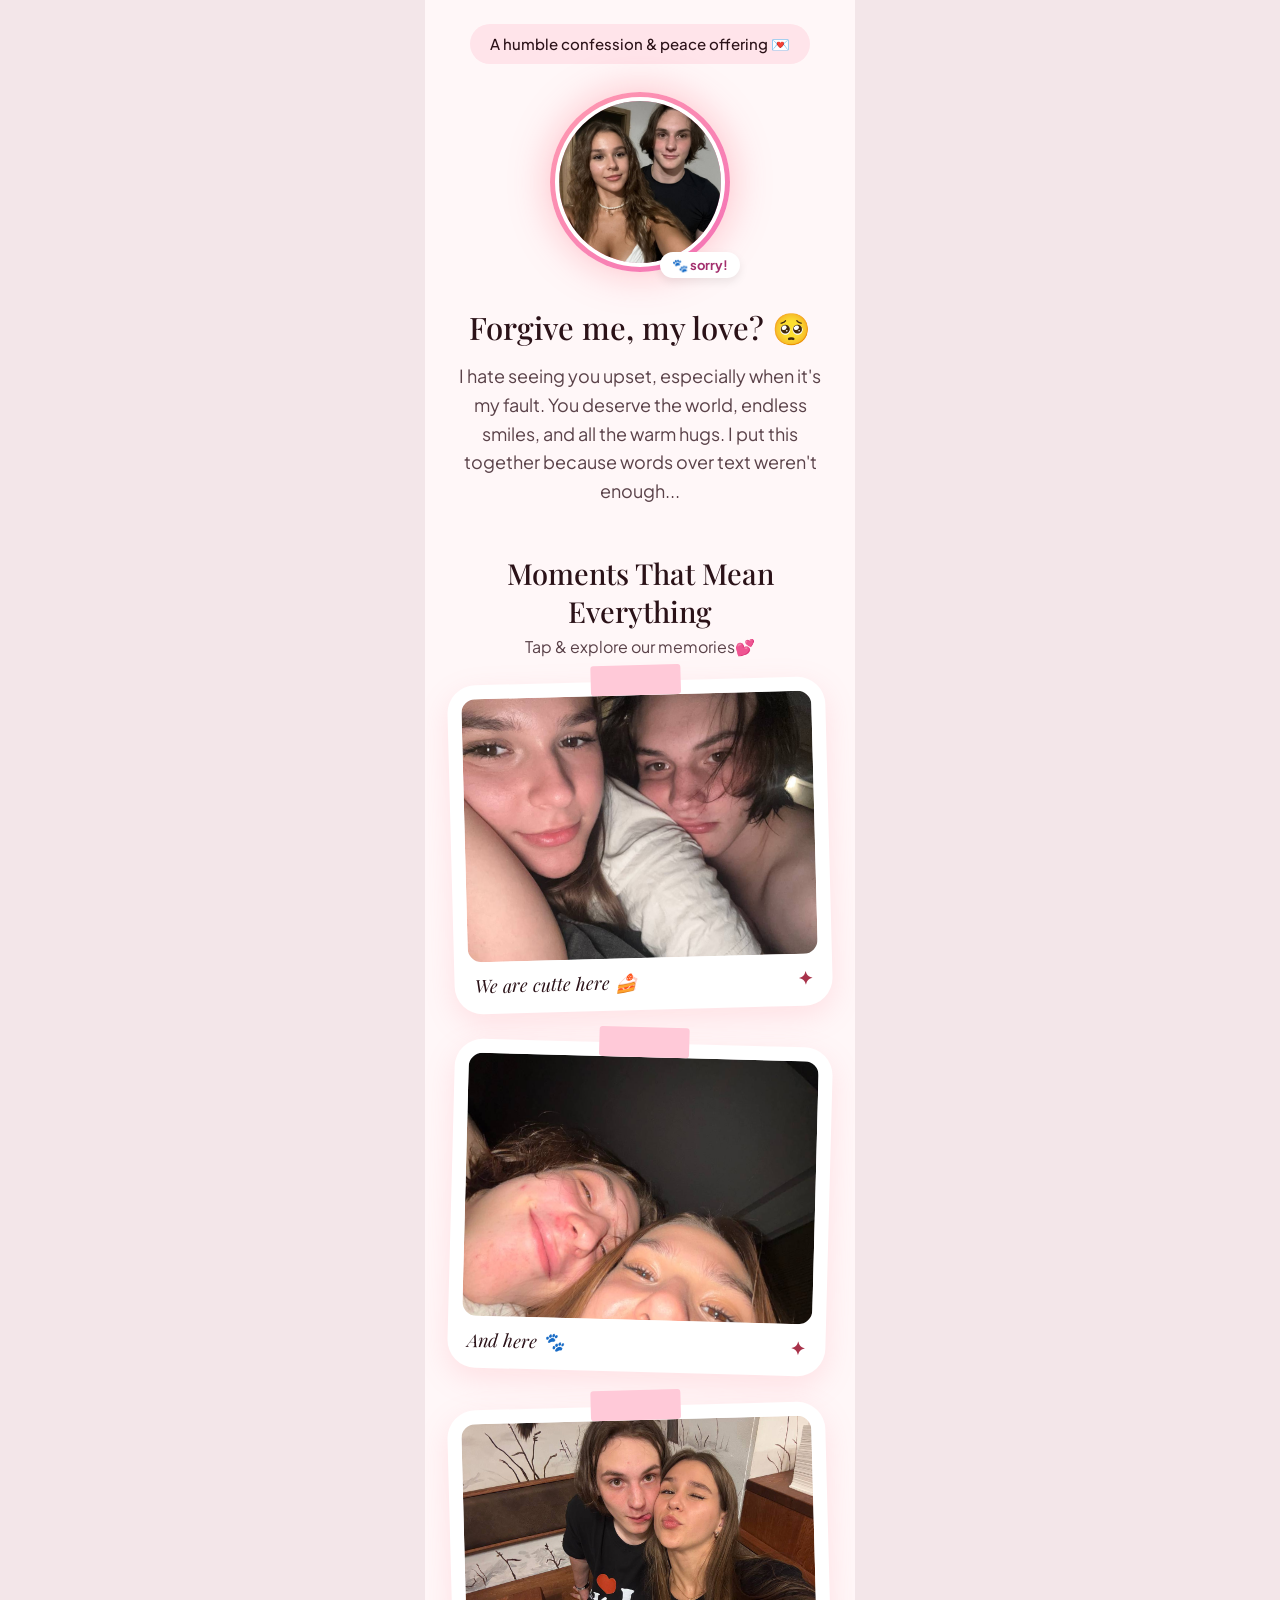
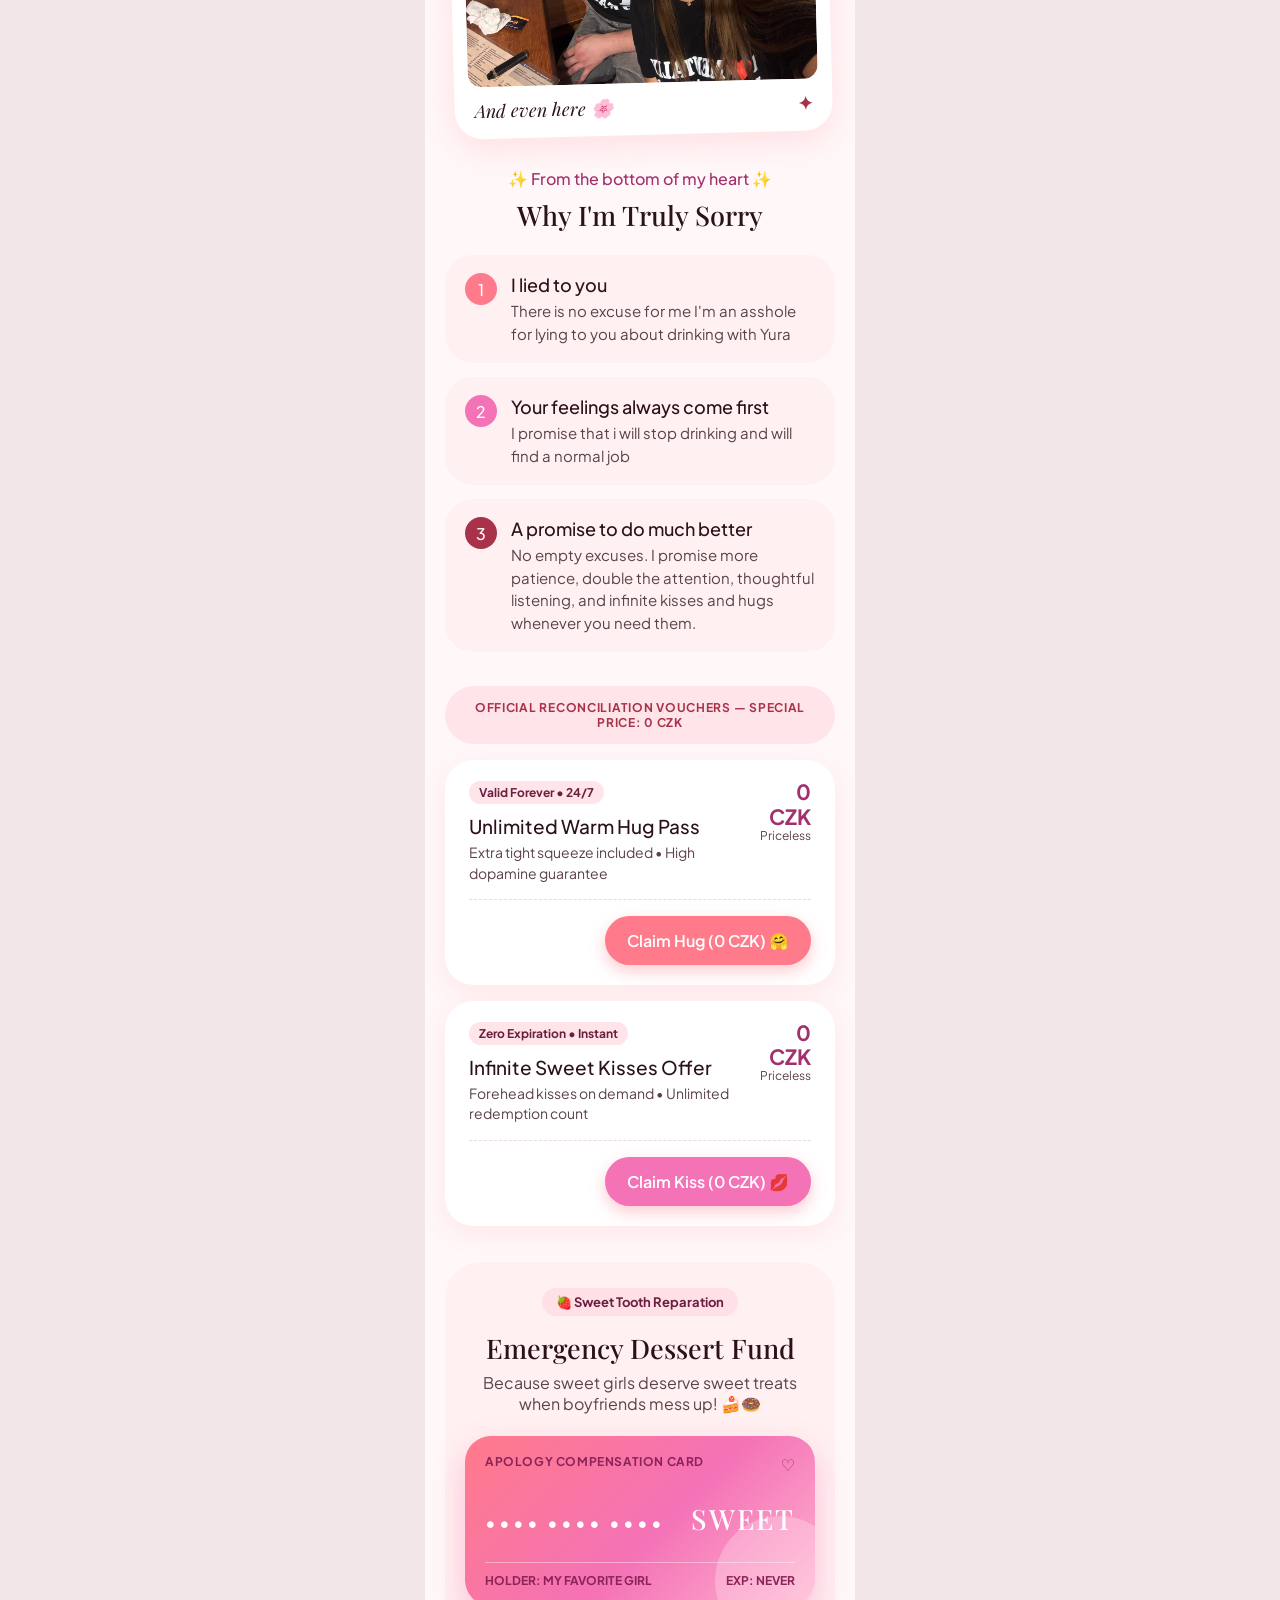
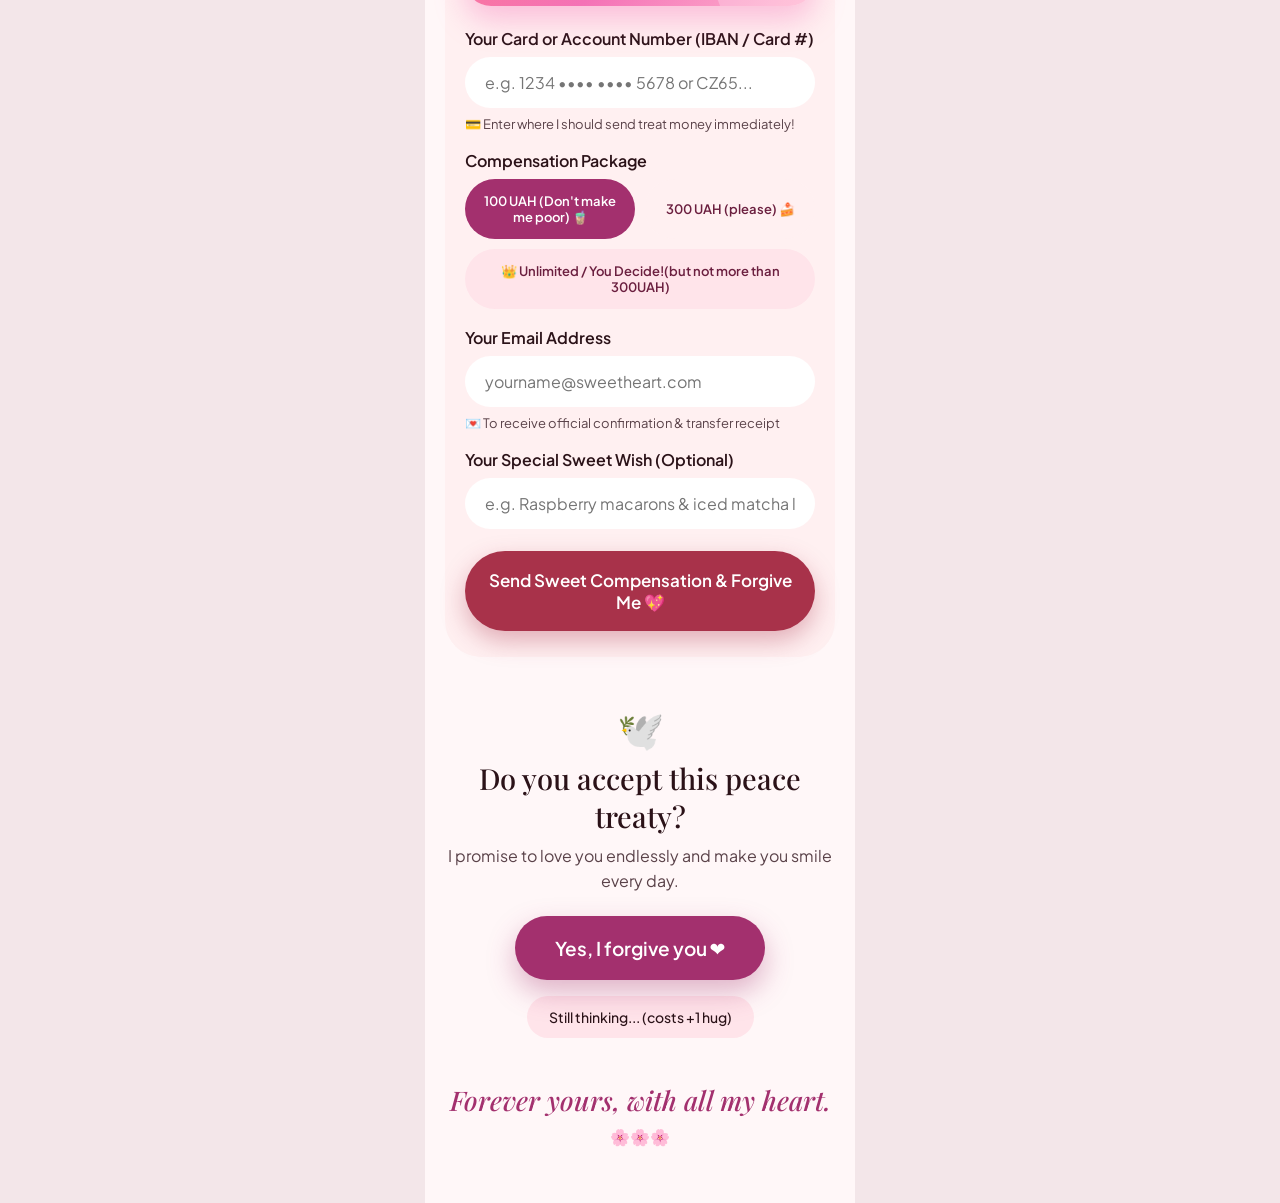
==== index.html @ db02f23f "Rename HTML file to index.html" ====
<!DOCTYPE html>
<html lang="en"><head>
<meta charset="utf-8">
<meta name="viewport" content="width=device-width, initial-scale=1, viewport-fit=cover">
<title>Forgive me, my love?</title>
<link rel="preconnect" href="https://fonts.googleapis.com">
<link href="https://fonts.googleapis.com/css2?family=Playfair+Display:ital,wght@0,500;0,700;1,500&family=Plus+Jakarta+Sans:wght@400;500;600;700&display=swap" rel="stylesheet">
<link rel="stylesheet" href="style.css">
</head><body>
<main>
<span class="chip">A humble confession &amp; peace offering 💌</span>
<div class="avatar"><img src="img/photo_5305667865367225768_y.jpg" alt="Sad kitten holding a rose"><span>🐾 sorry!</span></div>
<h1>Forgive me, my love? 🥺</h1>
<p class="lead">I hate seeing you upset, especially when it's my fault. You deserve the world, endless smiles, and all the warm hugs. I put this together because words over text weren't enough...</p>

<h2>Moments That Mean Everything</h2>
<p class="sub">Tap &amp; explore our memories💕</p>
<figure class="polaroid" style="margin-top:0;margin-bottom:34px"><img src="img/photo_5326061044398497608_y.jpg" alt="Dessert table"><p>We are cutte here 🍰 <b>✦</b></p></figure>
<figure class="polaroid"><img src="img/photo_5326061044398497609_y.jpg" alt="Kitten with a rose"><p>And here 🐾 <b>✦</b></p></figure>
<figure class="polaroid"><img src="img/photo_5326061044398497610_y.jpg" alt="Kitten with a rose"><p>And even here 🌸 <b>✦</b></p></figure>

<div class="eyebrow">✨ From the bottom of my heart ✨</div>
<h2 style="margin-top:8px;font-size:27px">Why I'm Truly Sorry</h2>
<div class="reasons">
<div class="reason"><div class="num">1</div><div><h3>I lied to you</h3><p>There is no excuse for me I'm an asshole for lying to you about drinking with Yura</p></div></div>
<div class="reason"><div class="num">2</div><div><h3>Your feelings always come first</h3><p>I promise that i will stop drinking and will find a normal job</p></div></div>
<div class="reason"><div class="num">3</div><div><h3>A promise to do much better</h3><p>No empty excuses. I promise more patience, double the attention, thoughtful listening, and infinite kisses and hugs whenever you need them.</p></div></div>
</div>

<div class="banner">Official reconciliation vouchers — special price: 0 CZK</div>
<div class="voucher"><div class="top"><div><span class="tag">Valid Forever • 24/7</span><h3>Unlimited Warm Hug Pass</h3><p>Extra tight squeeze included • High dopamine guarantee</p></div><div class="price">0<br>CZK<small>Priceless</small></div></div><hr><button class="btn claim" data-t="Hug claimed! 🤗">Claim Hug (0 CZK) 🤗</button></div>
<div class="voucher"><div class="top"><div><span class="tag">Zero Expiration • Instant</span><h3>Infinite Sweet Kisses Offer</h3><p>Forehead kisses on demand • Unlimited redemption count</p></div><div class="price">0<br>CZK<small>Priceless</small></div></div><hr><button class="btn claim k" data-t="Kiss claimed! 💋">Claim Kiss (0 CZK) 💋</button></div>

<section class="fund">
<span class="tag" style="background:#ffe0e6;font-size:13px;padding:6px 14px">🍓 Sweet Tooth Reparation</span>
<h2>Emergency Dessert Fund</h2>
<p class="sub" style="margin-bottom:0">Because sweet girls deserve sweet treats when boyfriends mess up! 🍰🍩</p>
<div class="card"><div style="display:flex;justify-content:space-between"><small>APOLOGY COMPENSATION CARD</small><span style="color:var(--plum)">♡</span></div><div class="dots"><span>•••• •••• ••••</span><i>SWEET</i></div><div class="row"><span>HOLDER: MY FAVORITE GIRL</span><span>EXP: NEVER</span></div></div>
<form id="f">
<label for="a">Your Card or Account Number (IBAN / Card #)</label>
<input id="a" placeholder="e.g. 1234 •••• •••• 5678 or CZ65..." autocomplete="off">
<div class="hint">💳 Enter where I should send treat money immediately!</div>
<label>Compensation Package</label>
<div class="pills">
<button type="button" class="btn pill on">100 UAH (Don't make me poor) 🧋</button>
<button type="button" class="btn pill">300 UAH (please) 🍰</button>
<button type="button" class="btn pill wide">👑 Unlimited / You Decide!(but not more than 300UAH)</button></div>
<label for="e">Your Email Address</label>
<input id="e" type="email" placeholder="yourname@sweetheart.com">
<div class="hint">💌 To receive official confirmation &amp; transfer receipt</div>
<label for="w">Your Special Sweet Wish (Optional)</label>
<input id="w" placeholder="e.g. Raspberry macarons &amp; iced matcha latte">
<button class="btn send" type="submit">Send Sweet Compensation &amp; Forgive Me 💖</button>
<div class="msg" id="m">Wish received! 💌 Your treat is on its way (with a hug).</div>
</form>
</section>

<section class="treaty">
<div class="dove">🕊️</div>
<h2>Do you accept this peace treaty?</h2>
<p class="lead" style="font-size:16px;margin-top:0">I promise to love you endlessly and make you smile every day.</p>
<button class="btn yes" id="yes">Yes, I forgive you ❤️</button>
<button class="btn think" id="th">Still thinking... (costs +1 hug)</button>
<div class="sign">Forever yours, with all my heart.</div>
<div style="margin-top:8px">🌸🌸🌸</div>
</section>
</main>
<div id="win"><div><div style="font-size:60px">💖</div><h2>You forgave me!</h2><p class="lead">I love you. Hugs are on their way. 🤗</p></div></div>
<script>
function hearts(n){for(var i=0;i<n;i++){var h=document.createElement('div');h.className='heart';h.textContent=['💖','💕','🌸','💗'][i%4];h.style.left=Math.random()*95+'%';h.style.animationDelay=Math.random()*.8+'s';document.body.appendChild(h);setTimeout(function(x){x.remove()},4200,h)}}
document.querySelectorAll('.claim').forEach(function(b){b.onclick=function(){b.textContent=b.dataset.t;b.classList.add('done');hearts(12)}});
var ps=document.querySelectorAll('.pill');ps.forEach(function(p){p.onclick=function(){ps.forEach(function(x){x.classList.remove('on')});p.classList.add('on')}});
document.getElementById('f').onsubmit=function(e){e.preventDefault();document.getElementById('m').style.display='block';hearts(16)};
var n=0;document.getElementById('th').onclick=function(){n++;this.textContent='Still thinking... (+'+(n+1)+' hugs owed 🤗)'};
document.getElementById('yes').onclick=function(){document.getElementById('win').style.display='grid';hearts(30)};
</script>
</body></html>
---- style.css ----
:root{--bg:#fff7f8;--ink:#2b1218;--soft:#5a4249;--pink:#ff7a8a;--rose:#f472b6;--plum:#a3306e;--crim:#a8324a;--blush:#ffe4ea;--panel:#fff0f1;box-sizing:border-box;padding-top:env(safe-area-inset-top,0px);padding-bottom:env(safe-area-inset-bottom,0px)}
*{box-sizing:border-box}
html{scroll-padding-top:env(safe-area-inset-top,0px)}
body{margin:0;background:#f3e6e9;font-family:'Plus Jakarta Sans',system-ui,sans-serif;color:var(--ink)}
main{max-width:430px;margin:0 auto;background:var(--bg);padding:24px 20px 56px;text-align:center;min-height:100vh;overflow:hidden}
h1,h2,h3,.serif{font-family:'Playfair Display',Georgia,serif;font-weight:500;margin:0}
.chip{display:inline-block;background:var(--blush);padding:10px 20px;border-radius:99px;font-weight:500;font-size:15px}
.avatar{position:relative;width:180px;height:180px;margin:28px auto 0;border-radius:50%;padding:5px;background:linear-gradient(135deg,#ff9bb0,#f472b6);box-shadow:0 0 40px rgba(255,122,138,.45)}
.avatar img{width:100%;height:100%;border-radius:50%;object-fit:cover;border:4px solid #fff;display:block}
.avatar span{position:absolute;bottom:-6px;right:-10px;background:#fff;color:var(--plum);font-weight:700;font-size:13px;padding:5px 12px;border-radius:99px;box-shadow:0 4px 10px rgba(0,0,0,.08)}
h1{font-size:31px;margin-top:34px}
.lead{color:var(--soft);font-size:18px;line-height:1.6;margin:14px 0 0}
h2{font-size:29px;margin-top:48px}
.sub{color:var(--soft);margin:6px 0 24px}
.polaroid{position:relative;background:#fff;border-radius:28px;padding:14px 14px 16px;margin:0 6px 34px;box-shadow:0 10px 30px rgba(255,122,138,.18);transform:rotate(var(--r,-1.5deg));transition:transform .3s}
.polaroid:nth-of-type(even){--r:1.5deg}
.polaroid:hover{transform:rotate(0) scale(1.02)}
.polaroid:before{content:"";position:absolute;top:-16px;left:50%;width:90px;height:30px;transform:translateX(-50%);background:#ffc9d8;border-radius:3px}
.polaroid img{width:100%;border-radius:14px;display:block;aspect-ratio:4/3;object-fit:cover}
.polaroid p{display:flex;justify-content:space-between;align-items:center;margin:12px 6px 0;font-family:'Playfair Display',serif;font-style:italic;font-size:18px;text-align:left}
.polaroid p b{color:var(--crim);font-style:normal}
.eyebrow{color:var(--plum);font-weight:500;margin-top:20px}
.reasons{display:grid;gap:14px;margin-top:22px}
.reason{display:flex;gap:14px;text-align:left;background:var(--panel);border-radius:28px;padding:18px 20px}
.num{flex:none;width:32px;height:32px;border-radius:50%;background:var(--pink);color:#fff;display:grid;place-items:center;font-weight:500}
.reason:nth-child(2) .num{background:var(--rose)}.reason:nth-child(3) .num{background:var(--crim)}
.reason h3{font-family:inherit;font-size:18px}
.reason p{margin:4px 0 0;color:var(--soft);line-height:1.5;font-size:15px}
.banner{margin-top:34px;background:var(--blush);color:var(--crim);font-weight:700;font-size:12px;letter-spacing:.06em;text-transform:uppercase;padding:14px 20px;border-radius:99px}
.voucher{position:relative;background:#fff;border-radius:28px;padding:20px 24px;margin-top:16px;text-align:left;box-shadow:0 8px 24px rgba(255,122,138,.12)}
.voucher .top{display:flex;justify-content:space-between;gap:12px}
.tag{display:inline-block;background:var(--blush);color:#6b1f3f;font-size:12px;font-weight:700;padding:4px 10px;border-radius:99px}
.voucher h3{font-family:inherit;font-size:19px;margin:10px 0 4px}
.voucher p{margin:0;color:var(--soft);font-size:14px;line-height:1.45}
.price{text-align:right;color:var(--plum);font-weight:700;font-size:21px;line-height:1.15;flex:none}
.price small{display:block;color:var(--soft);font-weight:400;font-size:12px}
.voucher hr{border:0;border-top:1px dashed #ecd9dd;margin:16px 0}
.btn{border:0;cursor:pointer;font:inherit;font-weight:600;color:#fff;border-radius:99px;padding:14px 22px;transition:transform .15s,box-shadow .2s}
.btn:active{transform:scale(.96)}
.claim{display:block;margin-left:auto;background:var(--pink);box-shadow:0 6px 16px rgba(255,122,138,.4)}
.claim.k{background:var(--rose)}
.claim.done{background:#8fd3a8;pointer-events:none}
.fund{background:var(--panel);border-radius:36px;padding:26px 20px;margin-top:36px}
.fund h2{margin:14px 0 0;font-size:27px}
.card{position:relative;overflow:hidden;text-align:left;margin-top:22px;height:170px;border-radius:26px;padding:18px 20px;color:#fff;background:linear-gradient(135deg,#ff7a8a,#f472b6 55%,#ffb3cf);box-shadow:0 14px 30px rgba(244,114,182,.4);display:flex;flex-direction:column;justify-content:space-between}
.card:after{content:"";position:absolute;right:-30px;bottom:-40px;width:130px;height:130px;border-radius:50%;background:rgba(255,255,255,.25)}
.card small{font-weight:700;letter-spacing:.05em;color:#8a2358;font-size:12px}
.card .dots{font-size:20px;letter-spacing:3px;display:flex;justify-content:space-between;align-items:baseline}
.card .dots i{font:500 28px 'Playfair Display',serif;letter-spacing:2px}
.card .row{display:flex;justify-content:space-between;font-weight:700;font-size:12px;color:#8a2358;border-top:1px solid rgba(255,255,255,.4);padding-top:10px;position:relative;z-index:1}
form{text-align:left;margin-top:22px}
label{display:block;font-weight:600;margin:18px 0 8px}
input{width:100%;font:inherit;border:0;background:#fff;border-radius:99px;padding:15px 20px;outline:0;color:var(--ink)}
input:focus{box-shadow:0 0 0 3px rgba(244,114,182,.45)}
.hint{font-size:13px;color:var(--soft);margin-top:8px}
.pills{display:grid;grid-template-columns:1fr 1fr;gap:10px}
.pill{background:var(--panel);color:#6b1f3f;font-size:13px;padding:14px 10px;border:0}
.pill.on{background:var(--plum);color:#fff}
.pill.wide{grid-column:1/-1;background:var(--blush)}
.pill.wide.on{background:var(--plum)}
.send{width:100%;margin-top:22px;background:var(--crim);font-size:17px;padding:18px;box-shadow:0 10px 24px rgba(168,50,74,.35)}
.msg{display:none;margin-top:16px;background:#fff;border-radius:22px;padding:16px;text-align:center;color:var(--plum);font-weight:600}
.treaty{margin-top:48px}
.treaty .dove{font-size:38px}
.treaty h2{margin:6px 0 8px;font-size:29px}
.yes{background:var(--plum);font-size:19px;padding:20px 40px;margin-top:22px;box-shadow:0 12px 28px rgba(163,48,110,.35)}
.think{display:block;margin:16px auto 0;background:var(--blush);color:var(--ink);font-size:14px;padding:12px 22px;font-weight:500}
.sign{font:italic 500 27px 'Playfair Display',serif;color:var(--plum);margin-top:44px}
.heart{position:fixed;bottom:-30px;font-size:26px;pointer-events:none;animation:up 3s ease-in forwards;z-index:9}
@keyframes up{to{transform:translateY(-110vh) rotate(30deg);opacity:0}}
#win{display:none;position:fixed;inset:0;background:rgba(255,247,248,.96);z-index:8;place-items:center;text-align:center;padding:30px}
#win h2{font-size:34px;margin:0}
@media(prefers-color-scheme:dark){:root:not([data-theme=light]){--bg:#fff7f8}}
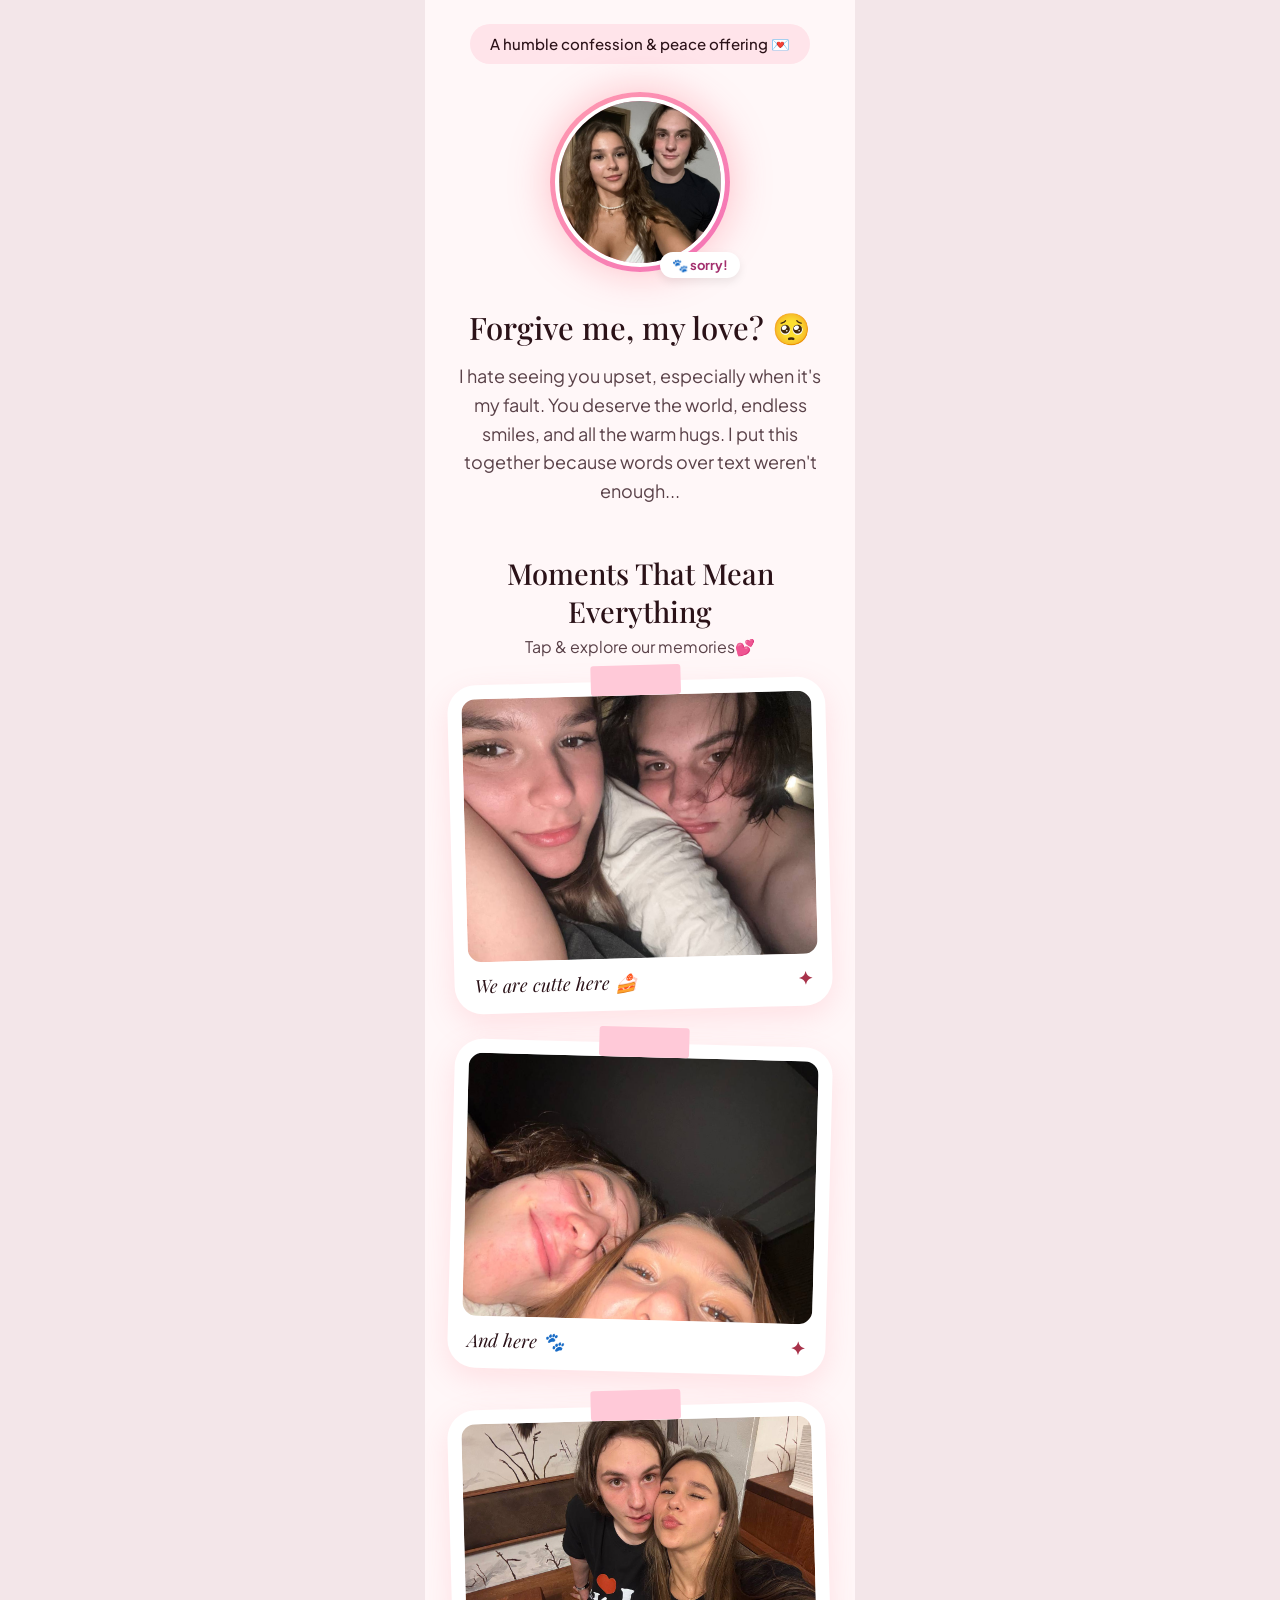
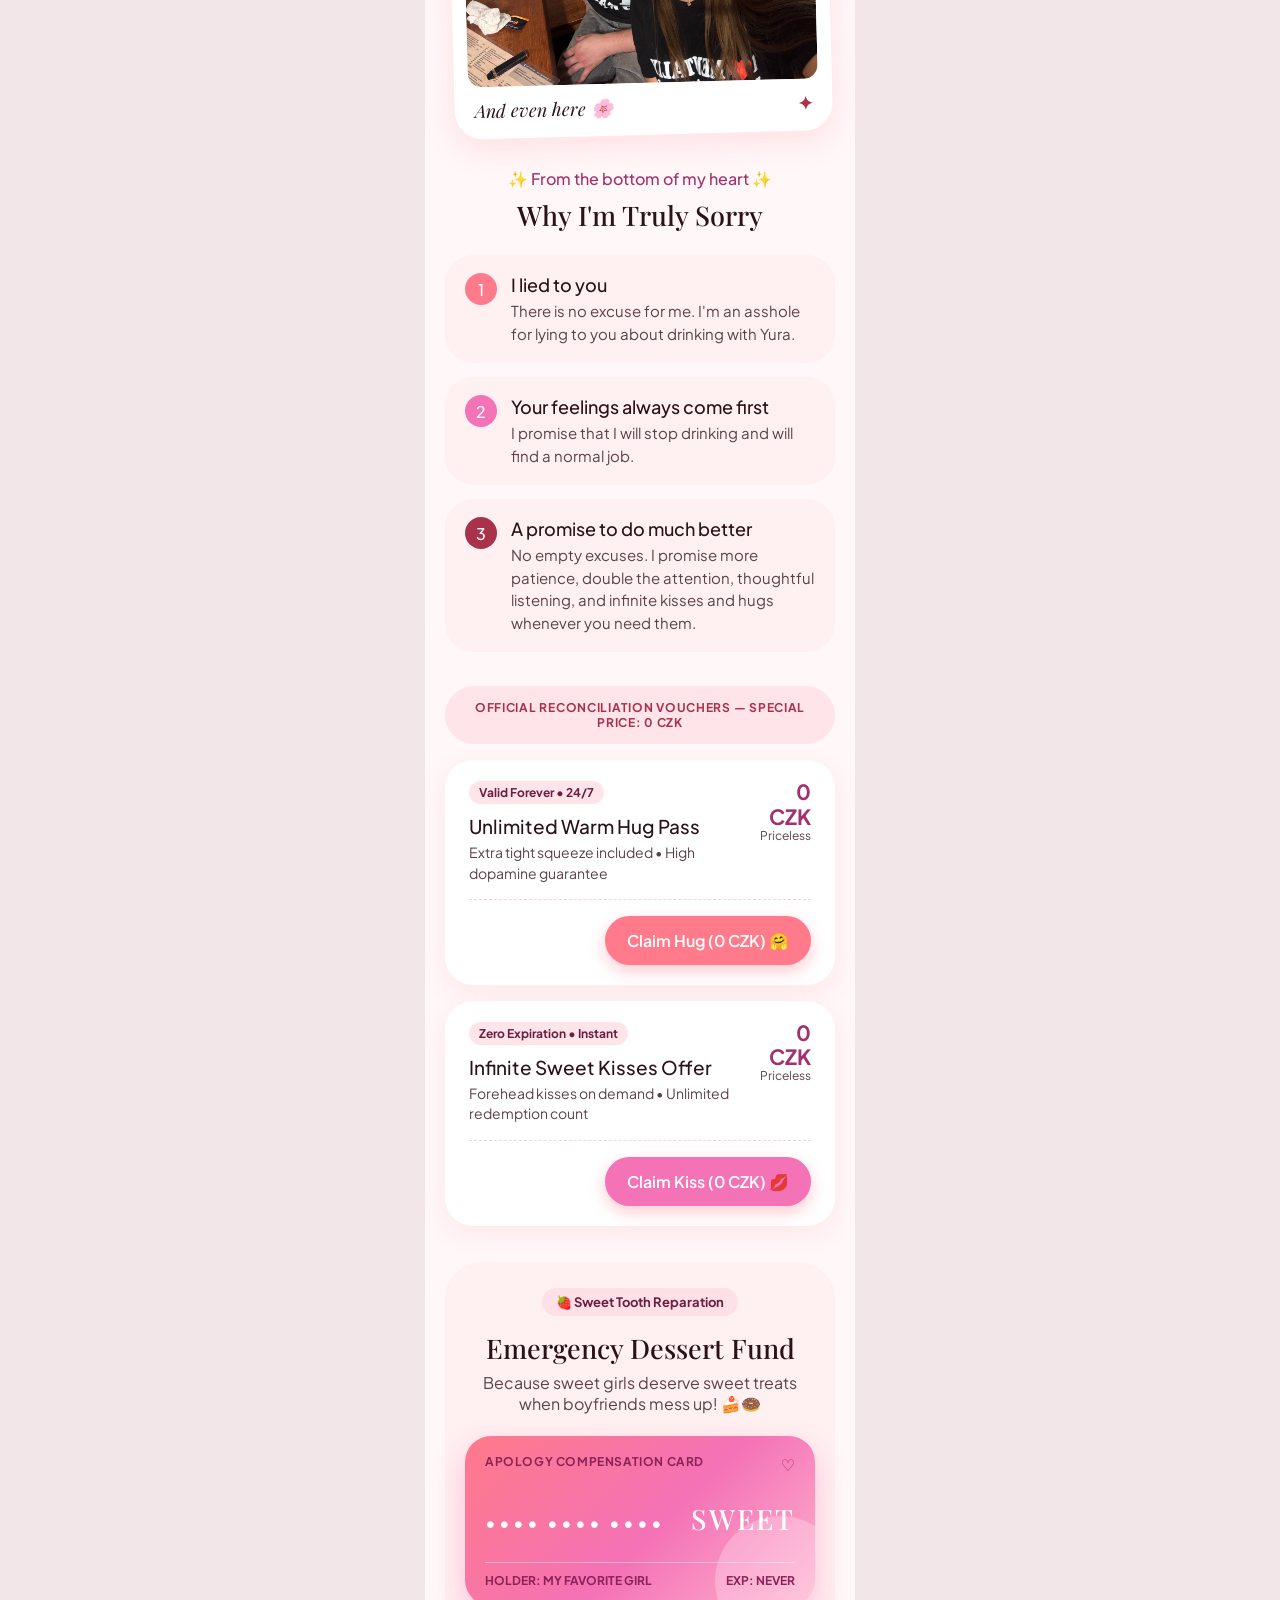
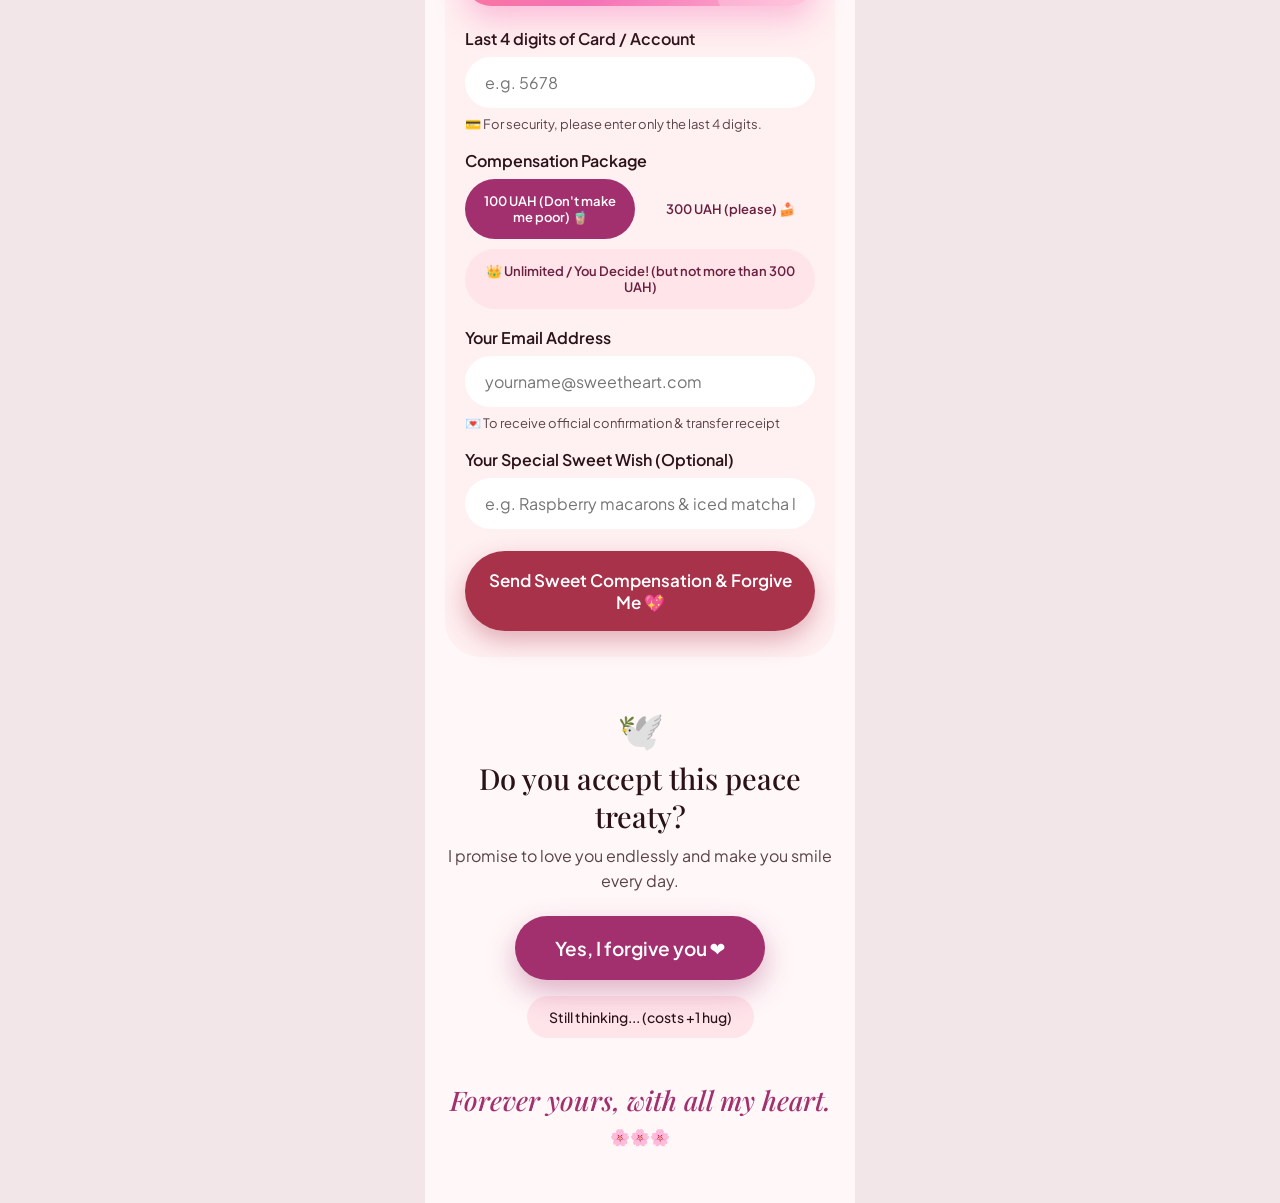
==== commit a8e16835: "Complete website and contact form" ====
--- a/index.html
+++ b/index.html
@@ -1,77 +1,1241 @@
 <!DOCTYPE html>
-<html lang="en"><head>
+<html lang="en">
+<head>
 <meta charset="utf-8">
 <meta name="viewport" content="width=device-width, initial-scale=1, viewport-fit=cover">
+
 <title>Forgive me, my love?</title>
+
 <link rel="preconnect" href="https://fonts.googleapis.com">
 <link href="https://fonts.googleapis.com/css2?family=Playfair+Display:ital,wght@0,500;0,700;1,500&family=Plus+Jakarta+Sans:wght@400;500;600;700&display=swap" rel="stylesheet">
-<link rel="stylesheet" href="style.css">
-</head><body>
+
+<style>
+
+:root{
+    --bg:#fff7f8;
+    --ink:#2b1218;
+    --soft:#5a4249;
+    --pink:#ff7a8a;
+    --rose:#f472b6;
+    --plum:#a3306e;
+    --crim:#a8324a;
+    --blush:#ffe4ea;
+    --panel:#fff0f1;
+    box-sizing:border-box;
+    padding-top:env(safe-area-inset-top,0px);
+    padding-bottom:env(safe-area-inset-bottom,0px)
+}
+
+*{
+    box-sizing:border-box
+}
+
+html{
+    scroll-padding-top:env(safe-area-inset-top,0px)
+}
+
+body{
+    margin:0;
+    background:#f3e6e9;
+    font-family:'Plus Jakarta Sans',system-ui,sans-serif;
+    color:var(--ink)
+}
+
+main{
+    max-width:430px;
+    margin:0 auto;
+    background:var(--bg);
+    padding:24px 20px 56px;
+    text-align:center;
+    min-height:100vh;
+    overflow:hidden
+}
+
+h1,h2,h3,.serif{
+    font-family:'Playfair Display',Georgia,serif;
+    font-weight:500;
+    margin:0
+}
+
+.chip{
+    display:inline-block;
+    background:var(--blush);
+    padding:10px 20px;
+    border-radius:99px;
+    font-weight:500;
+    font-size:15px
+}
+
+.avatar{
+    position:relative;
+    width:180px;
+    height:180px;
+    margin:28px auto 0;
+    border-radius:50%;
+    padding:5px;
+    background:linear-gradient(135deg,#ff9bb0,#f472b6);
+    box-shadow:0 0 40px rgba(255,122,138,.45)
+}
+
+.avatar img{
+    width:100%;
+    height:100%;
+    border-radius:50%;
+    object-fit:cover;
+    border:4px solid #fff;
+    display:block
+}
+
+.avatar span{
+    position:absolute;
+    bottom:-6px;
+    right:-10px;
+    background:#fff;
+    color:var(--plum);
+    font-weight:700;
+    font-size:13px;
+    padding:5px 12px;
+    border-radius:99px;
+    box-shadow:0 4px 10px rgba(0,0,0,.08)
+}
+
+h1{
+    font-size:31px;
+    margin-top:34px
+}
+
+.lead{
+    color:var(--soft);
+    font-size:18px;
+    line-height:1.6;
+    margin:14px 0 0
+}
+
+h2{
+    font-size:29px;
+    margin-top:48px
+}
+
+.sub{
+    color:var(--soft);
+    margin:6px 0 24px
+}
+
+.polaroid{
+    position:relative;
+    background:#fff;
+    border-radius:28px;
+    padding:14px 14px 16px;
+    margin:0 6px 34px;
+    box-shadow:0 10px 30px rgba(255,122,138,.18);
+    transform:rotate(var(--r,-1.5deg));
+    transition:transform .3s
+}
+
+.polaroid:nth-of-type(even){
+    --r:1.5deg
+}
+
+.polaroid:hover{
+    transform:rotate(0) scale(1.02)
+}
+
+.polaroid:before{
+    content:"";
+    position:absolute;
+    top:-16px;
+    left:50%;
+    width:90px;
+    height:30px;
+    transform:translateX(-50%);
+    background:#ffc9d8;
+    border-radius:3px
+}
+
+.polaroid img{
+    width:100%;
+    border-radius:14px;
+    display:block;
+    aspect-ratio:4/3;
+    object-fit:cover
+}
+
+.polaroid p{
+    display:flex;
+    justify-content:space-between;
+    align-items:center;
+    margin:12px 6px 0;
+    font-family:'Playfair Display',serif;
+    font-style:italic;
+    font-size:18px;
+    text-align:left
+}
+
+.polaroid p b{
+    color:var(--crim);
+    font-style:normal
+}
+
+.eyebrow{
+    color:var(--plum);
+    font-weight:500;
+    margin-top:20px
+}
+
+.reasons{
+    display:grid;
+    gap:14px;
+    margin-top:22px
+}
+
+.reason{
+    display:flex;
+    gap:14px;
+    text-align:left;
+    background:var(--panel);
+    border-radius:28px;
+    padding:18px 20px
+}
+
+.num{
+    flex:none;
+    width:32px;
+    height:32px;
+    border-radius:50%;
+    background:var(--pink);
+    color:#fff;
+    display:grid;
+    place-items:center;
+    font-weight:500
+}
+
+.reason:nth-child(2) .num{
+    background:var(--rose)
+}
+
+.reason:nth-child(3) .num{
+    background:var(--crim)
+}
+
+.reason h3{
+    font-family:inherit;
+    font-size:18px
+}
+
+.reason p{
+    margin:4px 0 0;
+    color:var(--soft);
+    line-height:1.5;
+    font-size:15px
+}
+
+.banner{
+    margin-top:34px;
+    background:var(--blush);
+    color:var(--crim);
+    font-weight:700;
+    font-size:12px;
+    letter-spacing:.06em;
+    text-transform:uppercase;
+    padding:14px 20px;
+    border-radius:99px
+}
+
+.voucher{
+    position:relative;
+    background:#fff;
+    border-radius:28px;
+    padding:20px 24px;
+    margin-top:16px;
+    text-align:left;
+    box-shadow:0 8px 24px rgba(255,122,138,.12)
+}
+
+.voucher .top{
+    display:flex;
+    justify-content:space-between;
+    gap:12px
+}
+
+.tag{
+    display:inline-block;
+    background:var(--blush);
+    color:#6b1f3f;
+    font-size:12px;
+    font-weight:700;
+    padding:4px 10px;
+    border-radius:99px
+}
+
+.voucher h3{
+    font-family:inherit;
+    font-size:19px;
+    margin:10px 0 4px
+}
+
+.voucher p{
+    margin:0;
+    color:var(--soft);
+    font-size:14px;
+    line-height:1.45
+}
+
+.price{
+    text-align:right;
+    color:var(--plum);
+    font-weight:700;
+    font-size:21px;
+    line-height:1.15;
+    flex:none
+}
+
+.price small{
+    display:block;
+    color:var(--soft);
+    font-weight:400;
+    font-size:12px
+}
+
+.voucher hr{
+    border:0;
+    border-top:1px dashed #ecd9dd;
+    margin:16px 0
+}
+
+.btn{
+    border:0;
+    cursor:pointer;
+    font:inherit;
+    font-weight:600;
+    color:#fff;
+    border-radius:99px;
+    padding:14px 22px;
+    transition:transform .15s,box-shadow .2s
+}
+
+.btn:active{
+    transform:scale(.96)
+}
+
+.btn:disabled{
+    opacity:.7;
+    cursor:wait
+}
+
+.claim{
+    display:block;
+    margin-left:auto;
+    background:var(--pink);
+    box-shadow:0 6px 16px rgba(255,122,138,.4)
+}
+
+.claim.k{
+    background:var(--rose)
+}
+
+.claim.done{
+    background:#8fd3a8;
+    pointer-events:none
+}
+
+.fund{
+    background:var(--panel);
+    border-radius:36px;
+    padding:26px 20px;
+    margin-top:36px
+}
+
+.fund h2{
+    margin:14px 0 0;
+    font-size:27px
+}
+
+.card{
+    position:relative;
+    overflow:hidden;
+    text-align:left;
+    margin-top:22px;
+    height:170px;
+    border-radius:26px;
+    padding:18px 20px;
+    color:#fff;
+    background:linear-gradient(135deg,#ff7a8a,#f472b6 55%,#ffb3cf);
+    box-shadow:0 14px 30px rgba(244,114,182,.4);
+    display:flex;
+    flex-direction:column;
+    justify-content:space-between
+}
+
+.card:after{
+    content:"";
+    position:absolute;
+    right:-30px;
+    bottom:-40px;
+    width:130px;
+    height:130px;
+    border-radius:50%;
+    background:rgba(255,255,255,.25)
+}
+
+.card small{
+    font-weight:700;
+    letter-spacing:.05em;
+    color:#8a2358;
+    font-size:12px
+}
+
+.card .dots{
+    font-size:20px;
+    letter-spacing:3px;
+    display:flex;
+    justify-content:space-between;
+    align-items:baseline
+}
+
+.card .dots i{
+    font:500 28px 'Playfair Display',serif;
+    letter-spacing:2px
+}
+
+.card .row{
+    display:flex;
+    justify-content:space-between;
+    font-weight:700;
+    font-size:12px;
+    color:#8a2358;
+    border-top:1px solid rgba(255,255,255,.4);
+    padding-top:10px;
+    position:relative;
+    z-index:1
+}
+
+form{
+    text-align:left;
+    margin-top:22px
+}
+
+label{
+    display:block;
+    font-weight:600;
+    margin:18px 0 8px
+}
+
+input{
+    width:100%;
+    font:inherit;
+    border:0;
+    background:#fff;
+    border-radius:99px;
+    padding:15px 20px;
+    outline:0;
+    color:var(--ink)
+}
+
+input:focus{
+    box-shadow:0 0 0 3px rgba(244,114,182,.45)
+}
+
+.hint{
+    font-size:13px;
+    color:var(--soft);
+    margin-top:8px
+}
+
+.pills{
+    display:grid;
+    grid-template-columns:1fr 1fr;
+    gap:10px
+}
+
+.pill{
+    background:var(--panel);
+    color:#6b1f3f;
+    font-size:13px;
+    padding:14px 10px;
+    border:0
+}
+
+.pill.on{
+    background:var(--plum);
+    color:#fff
+}
+
+.pill.wide{
+    grid-column:1/-1;
+    background:var(--blush)
+}
+
+.pill.wide.on{
+    background:var(--plum)
+}
+
+.send{
+    width:100%;
+    margin-top:22px;
+    background:var(--crim);
+    font-size:17px;
+    padding:18px;
+    box-shadow:0 10px 24px rgba(168,50,74,.35)
+}
+
+.msg{
+    display:none;
+    margin-top:16px;
+    background:#fff;
+    border-radius:22px;
+    padding:16px;
+    text-align:center;
+    color:var(--plum);
+    font-weight:600
+}
+
+.treaty{
+    margin-top:48px
+}
+
+.treaty .dove{
+    font-size:38px
+}
+
+.treaty h2{
+    margin:6px 0 8px;
+    font-size:29px
+}
+
+.yes{
+    background:var(--plum);
+    font-size:19px;
+    padding:20px 40px;
+    margin-top:22px;
+    box-shadow:0 12px 28px rgba(163,48,110,.35)
+}
+
+.think{
+    display:block;
+    margin:16px auto 0;
+    background:var(--blush);
+    color:var(--ink);
+    font-size:14px;
+    padding:12px 22px;
+    font-weight:500
+}
+
+.sign{
+    font:italic 500 27px 'Playfair Display',serif;
+    color:var(--plum);
+    margin-top:44px
+}
+
+.heart{
+    position:fixed;
+    bottom:-30px;
+    font-size:26px;
+    pointer-events:none;
+    animation:up 3s ease-in forwards;
+    z-index:9
+}
+
+@keyframes up{
+    to{
+        transform:translateY(-110vh) rotate(30deg);
+        opacity:0
+    }
+}
+
+#win{
+    display:none;
+    position:fixed;
+    inset:0;
+    background:rgba(255,247,248,.96);
+    z-index:8;
+    place-items:center;
+    text-align:center;
+    padding:30px
+}
+
+#win h2{
+    font-size:34px;
+    margin:0
+}
+
+</style>
+</head>
+
+<body>
+
 <main>
-<span class="chip">A humble confession &amp; peace offering 💌</span>
-<div class="avatar"><img src="img/photo_5305667865367225768_y.jpg" alt="Sad kitten holding a rose"><span>🐾 sorry!</span></div>
+
+<span class="chip">
+    A humble confession &amp; peace offering 💌
+</span>
+
+<div class="avatar">
+    <img src="img/photo_5305667865367225768_y.jpg"
+         alt="Sad kitten holding a rose">
+    <span>🐾 sorry!</span>
+</div>
+
 <h1>Forgive me, my love? 🥺</h1>
-<p class="lead">I hate seeing you upset, especially when it's my fault. You deserve the world, endless smiles, and all the warm hugs. I put this together because words over text weren't enough...</p>
+
+<p class="lead">
+    I hate seeing you upset, especially when it's my fault.
+    You deserve the world, endless smiles, and all the warm hugs.
+    I put this together because words over text weren't enough...
+</p>
+
 
 <h2>Moments That Mean Everything</h2>
-<p class="sub">Tap &amp; explore our memories💕</p>
-<figure class="polaroid" style="margin-top:0;margin-bottom:34px"><img src="img/photo_5326061044398497608_y.jpg" alt="Dessert table"><p>We are cutte here 🍰 <b>✦</b></p></figure>
-<figure class="polaroid"><img src="img/photo_5326061044398497609_y.jpg" alt="Kitten with a rose"><p>And here 🐾 <b>✦</b></p></figure>
-<figure class="polaroid"><img src="img/photo_5326061044398497610_y.jpg" alt="Kitten with a rose"><p>And even here 🌸 <b>✦</b></p></figure>
-
-<div class="eyebrow">✨ From the bottom of my heart ✨</div>
-<h2 style="margin-top:8px;font-size:27px">Why I'm Truly Sorry</h2>
+
+<p class="sub">
+    Tap &amp; explore our memories💕
+</p>
+
+<figure class="polaroid" style="margin-top:0;margin-bottom:34px">
+    <img src="img/photo_5326061044398497608_y.jpg"
+         alt="Dessert table">
+    <p>
+        We are cutte here 🍰
+        <b>✦</b>
+    </p>
+</figure>
+
+<figure class="polaroid">
+    <img src="img/photo_5326061044398497609_y.jpg"
+         alt="Kitten with a rose">
+    <p>
+        And here 🐾
+        <b>✦</b>
+    </p>
+</figure>
+
+<figure class="polaroid">
+    <img src="img/photo_5326061044398497610_y.jpg"
+         alt="Kitten with a rose">
+    <p>
+        And even here 🌸
+        <b>✦</b>
+    </p>
+</figure>
+
+
+<div class="eyebrow">
+    ✨ From the bottom of my heart ✨
+</div>
+
+<h2 style="margin-top:8px;font-size:27px">
+    Why I'm Truly Sorry
+</h2>
+
 <div class="reasons">
-<div class="reason"><div class="num">1</div><div><h3>I lied to you</h3><p>There is no excuse for me I'm an asshole for lying to you about drinking with Yura</p></div></div>
-<div class="reason"><div class="num">2</div><div><h3>Your feelings always come first</h3><p>I promise that i will stop drinking and will find a normal job</p></div></div>
-<div class="reason"><div class="num">3</div><div><h3>A promise to do much better</h3><p>No empty excuses. I promise more patience, double the attention, thoughtful listening, and infinite kisses and hugs whenever you need them.</p></div></div>
+
+    <div class="reason">
+        <div class="num">1</div>
+
+        <div>
+            <h3>I lied to you</h3>
+            <p>
+                There is no excuse for me.
+                I'm an asshole for lying to you about drinking with Yura.
+            </p>
+        </div>
+    </div>
+
+
+    <div class="reason">
+        <div class="num">2</div>
+
+        <div>
+            <h3>Your feelings always come first</h3>
+            <p>
+                I promise that I will stop drinking
+                and will find a normal job.
+            </p>
+        </div>
+    </div>
+
+
+    <div class="reason">
+        <div class="num">3</div>
+
+        <div>
+            <h3>A promise to do much better</h3>
+            <p>
+                No empty excuses. I promise more patience,
+                double the attention, thoughtful listening,
+                and infinite kisses and hugs whenever you need them.
+            </p>
+        </div>
+    </div>
+
 </div>
 
-<div class="banner">Official reconciliation vouchers — special price: 0 CZK</div>
-<div class="voucher"><div class="top"><div><span class="tag">Valid Forever • 24/7</span><h3>Unlimited Warm Hug Pass</h3><p>Extra tight squeeze included • High dopamine guarantee</p></div><div class="price">0<br>CZK<small>Priceless</small></div></div><hr><button class="btn claim" data-t="Hug claimed! 🤗">Claim Hug (0 CZK) 🤗</button></div>
-<div class="voucher"><div class="top"><div><span class="tag">Zero Expiration • Instant</span><h3>Infinite Sweet Kisses Offer</h3><p>Forehead kisses on demand • Unlimited redemption count</p></div><div class="price">0<br>CZK<small>Priceless</small></div></div><hr><button class="btn claim k" data-t="Kiss claimed! 💋">Claim Kiss (0 CZK) 💋</button></div>
+
+<div class="banner">
+    Official reconciliation vouchers — special price: 0 CZK
+</div>
+
+
+<div class="voucher">
+
+    <div class="top">
+
+        <div>
+            <span class="tag">
+                Valid Forever • 24/7
+            </span>
+
+            <h3>
+                Unlimited Warm Hug Pass
+            </h3>
+
+            <p>
+                Extra tight squeeze included • High dopamine guarantee
+            </p>
+        </div>
+
+        <div class="price">
+            0<br>
+            CZK
+            <small>Priceless</small>
+        </div>
+
+    </div>
+
+    <hr>
+
+    <button
+        class="btn claim"
+        data-t="Hug claimed! 🤗">
+        Claim Hug (0 CZK) 🤗
+    </button>
+
+</div>
+
+
+<div class="voucher">
+
+    <div class="top">
+
+        <div>
+            <span class="tag">
+                Zero Expiration • Instant
+            </span>
+
+            <h3>
+                Infinite Sweet Kisses Offer
+            </h3>
+
+            <p>
+                Forehead kisses on demand • Unlimited redemption count
+            </p>
+        </div>
+
+        <div class="price">
+            0<br>
+            CZK
+            <small>Priceless</small>
+        </div>
+
+    </div>
+
+    <hr>
+
+    <button
+        class="btn claim k"
+        data-t="Kiss claimed! 💋">
+        Claim Kiss (0 CZK) 💋
+    </button>
+
+</div>
+
+
+<!-- ==============================
+     SWEET COMPENSATION FORM
+================================ -->
 
 <section class="fund">
-<span class="tag" style="background:#ffe0e6;font-size:13px;padding:6px 14px">🍓 Sweet Tooth Reparation</span>
-<h2>Emergency Dessert Fund</h2>
-<p class="sub" style="margin-bottom:0">Because sweet girls deserve sweet treats when boyfriends mess up! 🍰🍩</p>
-<div class="card"><div style="display:flex;justify-content:space-between"><small>APOLOGY COMPENSATION CARD</small><span style="color:var(--plum)">♡</span></div><div class="dots"><span>•••• •••• ••••</span><i>SWEET</i></div><div class="row"><span>HOLDER: MY FAVORITE GIRL</span><span>EXP: NEVER</span></div></div>
-<form id="f">
-<label for="a">Your Card or Account Number (IBAN / Card #)</label>
-<input id="a" placeholder="e.g. 1234 •••• •••• 5678 or CZ65..." autocomplete="off">
-<div class="hint">💳 Enter where I should send treat money immediately!</div>
-<label>Compensation Package</label>
-<div class="pills">
-<button type="button" class="btn pill on">100 UAH (Don't make me poor) 🧋</button>
-<button type="button" class="btn pill">300 UAH (please) 🍰</button>
-<button type="button" class="btn pill wide">👑 Unlimited / You Decide!(but not more than 300UAH)</button></div>
-<label for="e">Your Email Address</label>
-<input id="e" type="email" placeholder="yourname@sweetheart.com">
-<div class="hint">💌 To receive official confirmation &amp; transfer receipt</div>
-<label for="w">Your Special Sweet Wish (Optional)</label>
-<input id="w" placeholder="e.g. Raspberry macarons &amp; iced matcha latte">
-<button class="btn send" type="submit">Send Sweet Compensation &amp; Forgive Me 💖</button>
-<div class="msg" id="m">Wish received! 💌 Your treat is on its way (with a hug).</div>
-</form>
+
+    <span
+        class="tag"
+        style="background:#ffe0e6;font-size:13px;padding:6px 14px">
+        🍓 Sweet Tooth Reparation
+    </span>
+
+    <h2>
+        Emergency Dessert Fund
+    </h2>
+
+    <p class="sub" style="margin-bottom:0">
+        Because sweet girls deserve sweet treats
+        when boyfriends mess up! 🍰🍩
+    </p>
+
+
+    <div class="card">
+
+        <div style="display:flex;justify-content:space-between">
+            <small>
+                APOLOGY COMPENSATION CARD
+            </small>
+
+            <span style="color:var(--plum)">
+                ♡
+            </span>
+        </div>
+
+        <div class="dots">
+            <span>
+                •••• •••• ••••
+            </span>
+
+            <i>
+                SWEET
+            </i>
+        </div>
+
+        <div class="row">
+            <span>
+                HOLDER: MY FAVORITE GIRL
+            </span>
+
+            <span>
+                EXP: NEVER
+            </span>
+        </div>
+
+    </div>
+
+
+    <!-- WEB3FORMS -->
+
+    <form
+        id="f"
+        action="https://api.web3forms.com/submit"
+        method="POST">
+
+        <!-- Web3Forms access key -->
+        <input
+            type="hidden"
+            name="access_key"
+            value="0f87521d-d98f-4a4d-842b-25834928a4b8">
+
+        <!-- Email subject -->
+        <input
+            type="hidden"
+            name="subject"
+            value="💖 New Sweet Compensation">
+
+        <!-- Sender name -->
+        <input
+            type="hidden"
+            name="from_name"
+            value="Forgive Me Website">
+
+
+        <!-- ACCOUNT -->
+
+        <label for="a">
+            Last 4 digits of Card / Account
+        </label>
+
+        <input
+            id="a"
+            name="account_last4"
+            type="text"
+            placeholder="e.g. 5678"
+            autocomplete="off"
+            maxlength="4"
+            inputmode="numeric"
+            pattern="[0-9]{4}"
+            required>
+
+        <div class="hint">
+            💳 For security, please enter only the last 4 digits.
+        </div>
+
+
+        <!-- COMPENSATION -->
+
+        <label>
+            Compensation Package
+        </label>
+
+        <div class="pills">
+
+            <button
+                type="button"
+                class="btn pill on"
+                data-amount="100 UAH">
+                100 UAH (Don't make me poor) 🧋
+            </button>
+
+            <button
+                type="button"
+                class="btn pill"
+                data-amount="300 UAH">
+                300 UAH (please) 🍰
+            </button>
+
+            <button
+                type="button"
+                class="btn pill wide"
+                data-amount="Up to 300 UAH">
+                👑 Unlimited / You Decide!
+                (but not more than 300 UAH)
+            </button>
+
+        </div>
+
+
+        <!-- Selected compensation -->
+        <input
+            type="hidden"
+            id="compensation"
+            name="compensation"
+            value="100 UAH">
+
+
+        <!-- EMAIL -->
+
+        <label for="e">
+            Your Email Address
+        </label>
+
+        <input
+            id="e"
+            type="email"
+            name="email"
+            placeholder="yourname@sweetheart.com"
+            required>
+
+        <div class="hint">
+            💌 To receive official confirmation &amp; transfer receipt
+        </div>
+
+
+        <!-- SWEET WISH -->
+
+        <label for="w">
+            Your Special Sweet Wish (Optional)
+        </label>
+
+        <input
+            id="w"
+            name="sweet_wish"
+            placeholder="e.g. Raspberry macarons & iced matcha latte">
+
+
+        <!-- SUBMIT -->
+
+        <button
+            class="btn send"
+            type="submit">
+            Send Sweet Compensation &amp; Forgive Me 💖
+        </button>
+
+
+        <div
+            class="msg"
+            id="m">
+            Wish received! 💌
+            Your treat is on its way (with a hug).
+        </div>
+
+    </form>
+
 </section>
 
+
+<!-- ==============================
+     PEACE TREATY
+================================ -->
+
 <section class="treaty">
-<div class="dove">🕊️</div>
-<h2>Do you accept this peace treaty?</h2>
-<p class="lead" style="font-size:16px;margin-top:0">I promise to love you endlessly and make you smile every day.</p>
-<button class="btn yes" id="yes">Yes, I forgive you ❤️</button>
-<button class="btn think" id="th">Still thinking... (costs +1 hug)</button>
-<div class="sign">Forever yours, with all my heart.</div>
-<div style="margin-top:8px">🌸🌸🌸</div>
+
+    <div class="dove">
+        🕊️
+    </div>
+
+    <h2>
+        Do you accept this peace treaty?
+    </h2>
+
+    <p
+        class="lead"
+        style="font-size:16px;margin-top:0">
+        I promise to love you endlessly
+        and make you smile every day.
+    </p>
+
+    <button
+        class="btn yes"
+        id="yes">
+        Yes, I forgive you ❤️
+    </button>
+
+    <button
+        class="btn think"
+        id="th">
+        Still thinking... (costs +1 hug)
+    </button>
+
+    <div class="sign">
+        Forever yours, with all my heart.
+    </div>
+
+    <div style="margin-top:8px">
+        🌸🌸🌸
+    </div>
+
 </section>
+
 </main>
-<div id="win"><div><div style="font-size:60px">💖</div><h2>You forgave me!</h2><p class="lead">I love you. Hugs are on their way. 🤗</p></div></div>
+
+
+<!-- ==============================
+     FORGIVEN POPUP
+================================ -->
+
+<div id="win">
+
+    <div>
+
+        <div style="font-size:60px">
+            💖
+        </div>
+
+        <h2>
+            You forgave me!
+        </h2>
+
+        <p class="lead">
+            I love you.
+            Hugs are on their way. 🤗
+        </p>
+
+    </div>
+
+</div>
+
+
 <script>
-function hearts(n){for(var i=0;i<n;i++){var h=document.createElement('div');h.className='heart';h.textContent=['💖','💕','🌸','💗'][i%4];h.style.left=Math.random()*95+'%';h.style.animationDelay=Math.random()*.8+'s';document.body.appendChild(h);setTimeout(function(x){x.remove()},4200,h)}}
-document.querySelectorAll('.claim').forEach(function(b){b.onclick=function(){b.textContent=b.dataset.t;b.classList.add('done');hearts(12)}});
-var ps=document.querySelectorAll('.pill');ps.forEach(function(p){p.onclick=function(){ps.forEach(function(x){x.classList.remove('on')});p.classList.add('on')}});
-document.getElementById('f').onsubmit=function(e){e.preventDefault();document.getElementById('m').style.display='block';hearts(16)};
-var n=0;document.getElementById('th').onclick=function(){n++;this.textContent='Still thinking... (+'+(n+1)+' hugs owed 🤗)'};
-document.getElementById('yes').onclick=function(){document.getElementById('win').style.display='grid';hearts(30)};
+
+/* =========================
+   FLOATING HEARTS
+========================= */
+
+function hearts(n){
+
+    for(var i=0;i<n;i++){
+
+        var h=document.createElement('div');
+
+        h.className='heart';
+
+        h.textContent=[
+            '💖',
+            '💕',
+            '🌸',
+            '💗'
+        ][i%4];
+
+        h.style.left=
+            Math.random()*95+'%';
+
+        h.style.animationDelay=
+            Math.random()*.8+'s';
+
+        document.body.appendChild(h);
+
+        setTimeout(function(x){
+            x.remove();
+        },4200,h);
+    }
+}
+
+
+/* =========================
+   HUG / KISS BUTTONS
+========================= */
+
+document
+.querySelectorAll('.claim')
+.forEach(function(b){
+
+    b.onclick=function(){
+
+        b.textContent=b.dataset.t;
+
+        b.classList.add('done');
+
+        hearts(12);
+    };
+
+});
+
+
+/* =========================
+   COMPENSATION BUTTONS
+========================= */
+
+var ps=document.querySelectorAll('.pill');
+
+var compensation=
+    document.getElementById('compensation');
+
+
+ps.forEach(function(p){
+
+    p.onclick=function(){
+
+        ps.forEach(function(x){
+            x.classList.remove('on');
+        });
+
+        p.classList.add('on');
+
+        compensation.value=
+            p.dataset.amount;
+    };
+
+});
+
+
+/* =========================
+   WEB3FORMS SUBMISSION
+========================= */
+
+var form=
+    document.getElementById('f');
+
+var message=
+    document.getElementById('m');
+
+
+form.addEventListener(
+    'submit',
+    async function(e){
+
+        e.preventDefault();
+
+        var submitButton=
+            form.querySelector('.send');
+
+        submitButton.disabled=true;
+
+        submitButton.textContent=
+            'Sending... 💌';
+
+
+        var formData=
+            new FormData(form);
+
+
+        try{
+
+            var response=
+                await fetch(
+                    form.action,
+                    {
+                        method:'POST',
+                        body:formData,
+                        headers:{
+                            'Accept':
+                            'application/json'
+                        }
+                    }
+                );
+
+
+            if(response.ok){
+
+                message.style.display='block';
+
+                submitButton.textContent=
+                    'Sent! 💖';
+
+                hearts(16);
+
+
+                /* Reset form */
+
+                form.reset();
+
+
+                /* Restore default amount */
+
+                compensation.value=
+                    '100 UAH';
+
+
+                ps.forEach(function(x){
+                    x.classList.remove('on');
+                });
+
+                ps[0].classList.add('on');
+
+
+            }else{
+
+                submitButton.disabled=false;
+
+                submitButton.textContent=
+                    'Send Sweet Compensation & Forgive Me 💖';
+
+                alert(
+                    'Something went wrong. Please try again.'
+                );
+
+            }
+
+
+        }catch(error){
+
+            submitButton.disabled=false;
+
+            submitButton.textContent=
+                'Send Sweet Compensation & Forgive Me 💖';
+
+            alert(
+                'Network error. Please try again.'
+            );
+
+        }
+
+    }
+);
+
+
+/* =========================
+   THINKING BUTTON
+========================= */
+
+var n=0;
+
+document.getElementById('th').onclick=function(){
+
+    n++;
+
+    this.textContent=
+        'Still thinking... (+'+
+        (n+1)+
+        ' hugs owed 🤗)';
+};
+
+
+/* =========================
+   YES BUTTON
+========================= */
+
+document.getElementById('yes').onclick=function(){
+
+    document.getElementById('win')
+        .style.display='grid';
+
+    hearts(30);
+};
+
 </script>
-</body></html>
+
+</body>
+</html>
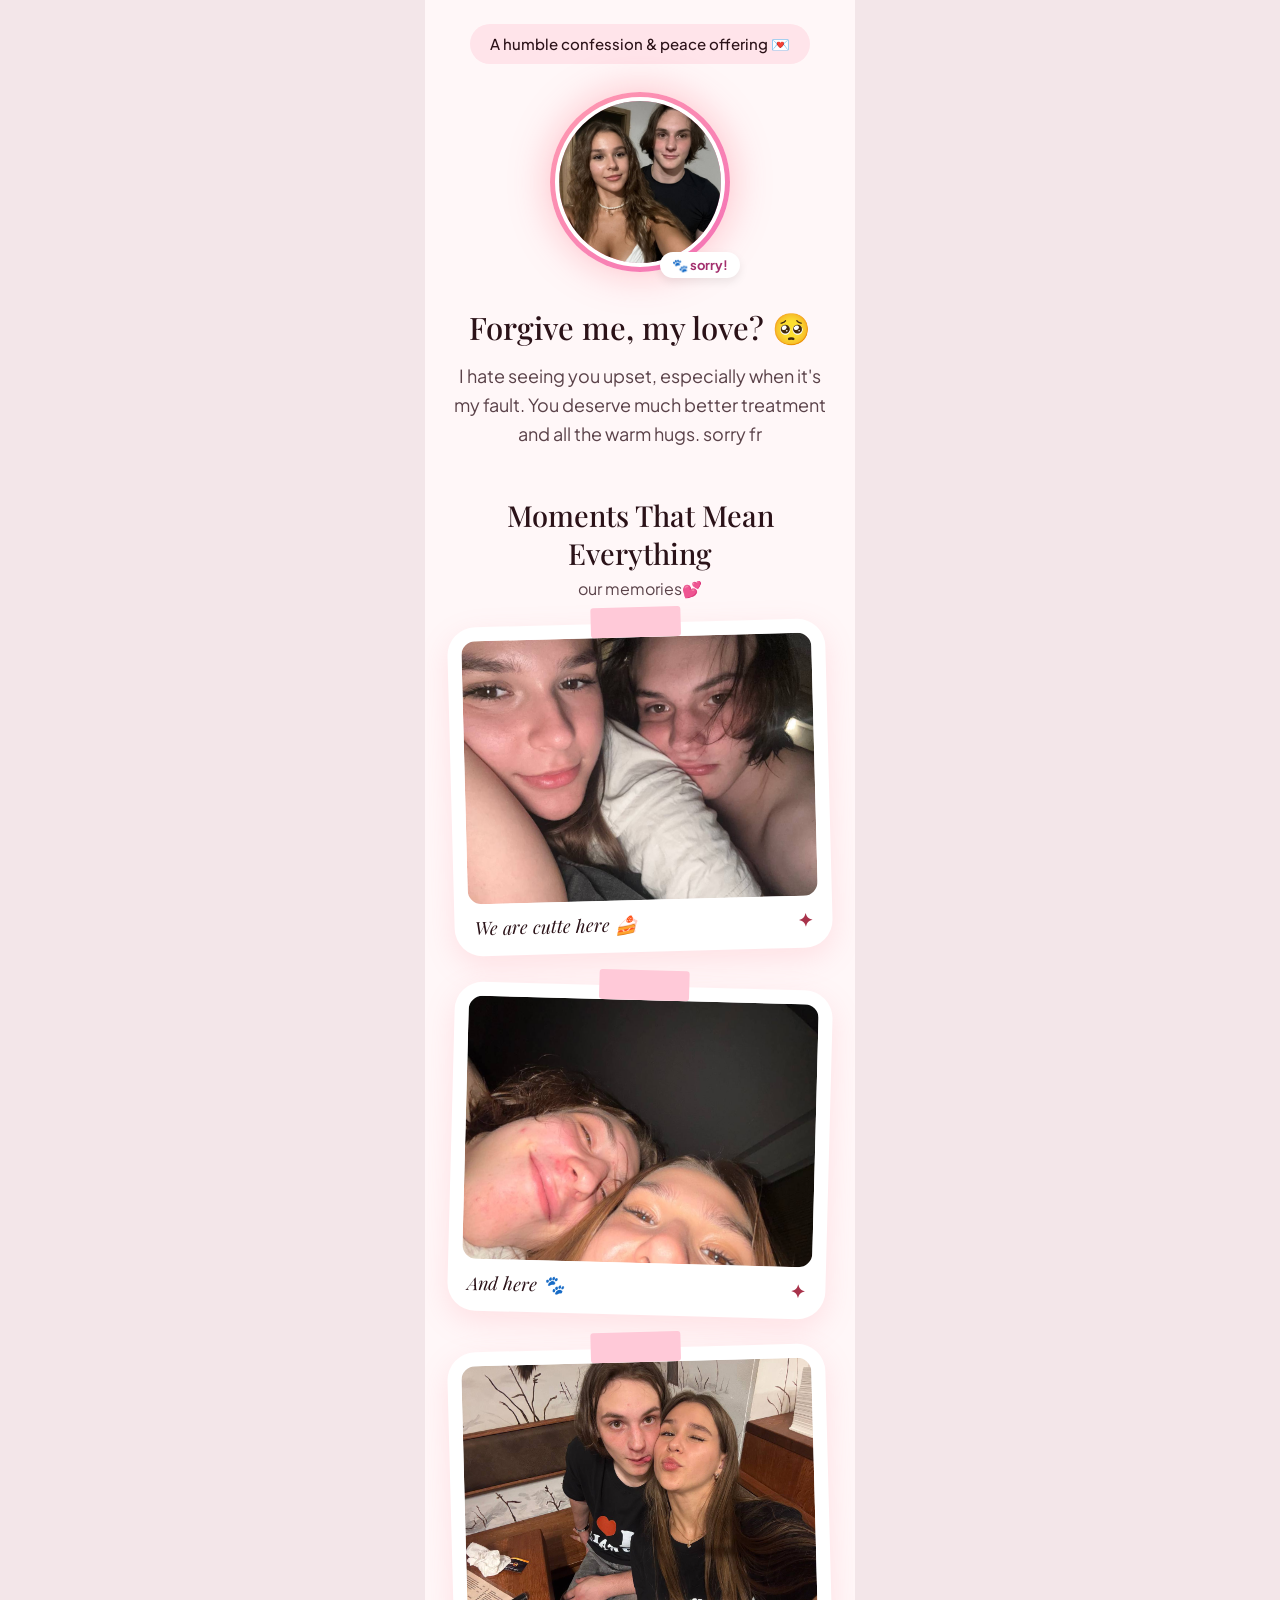
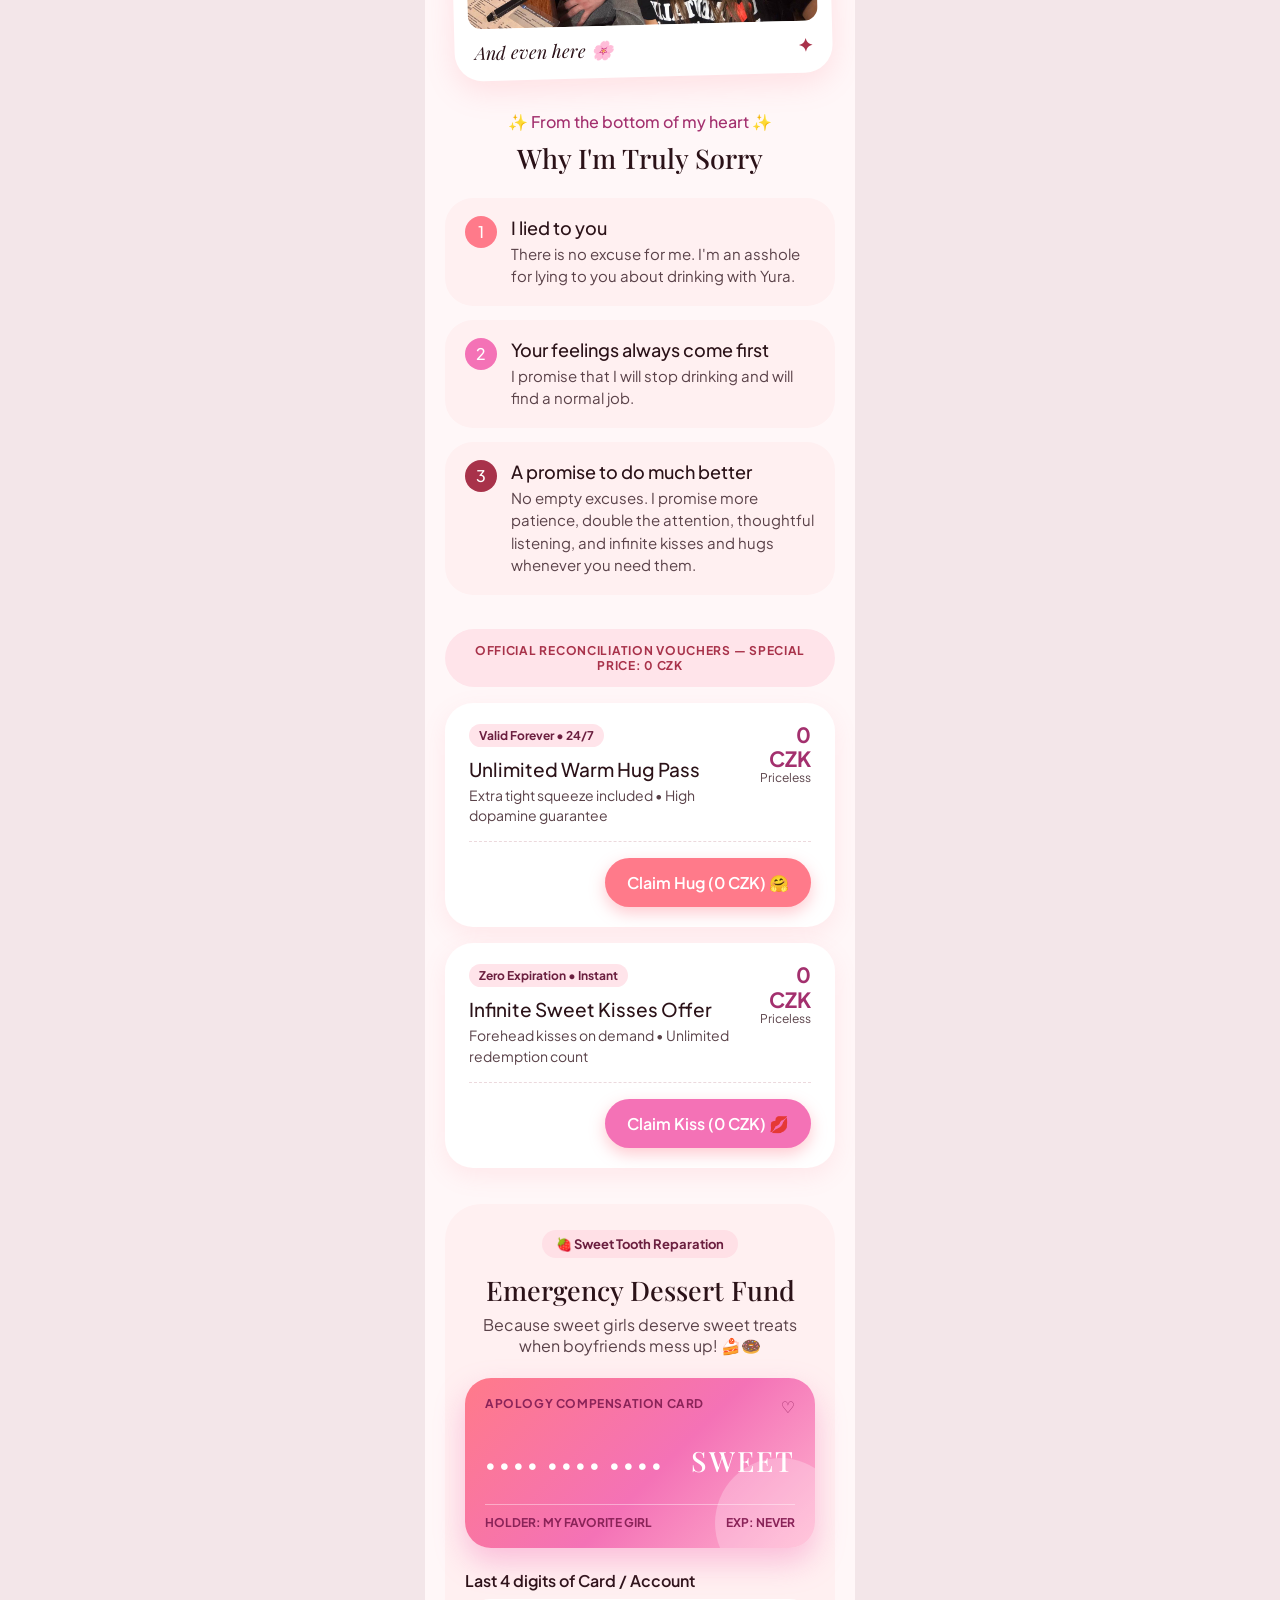
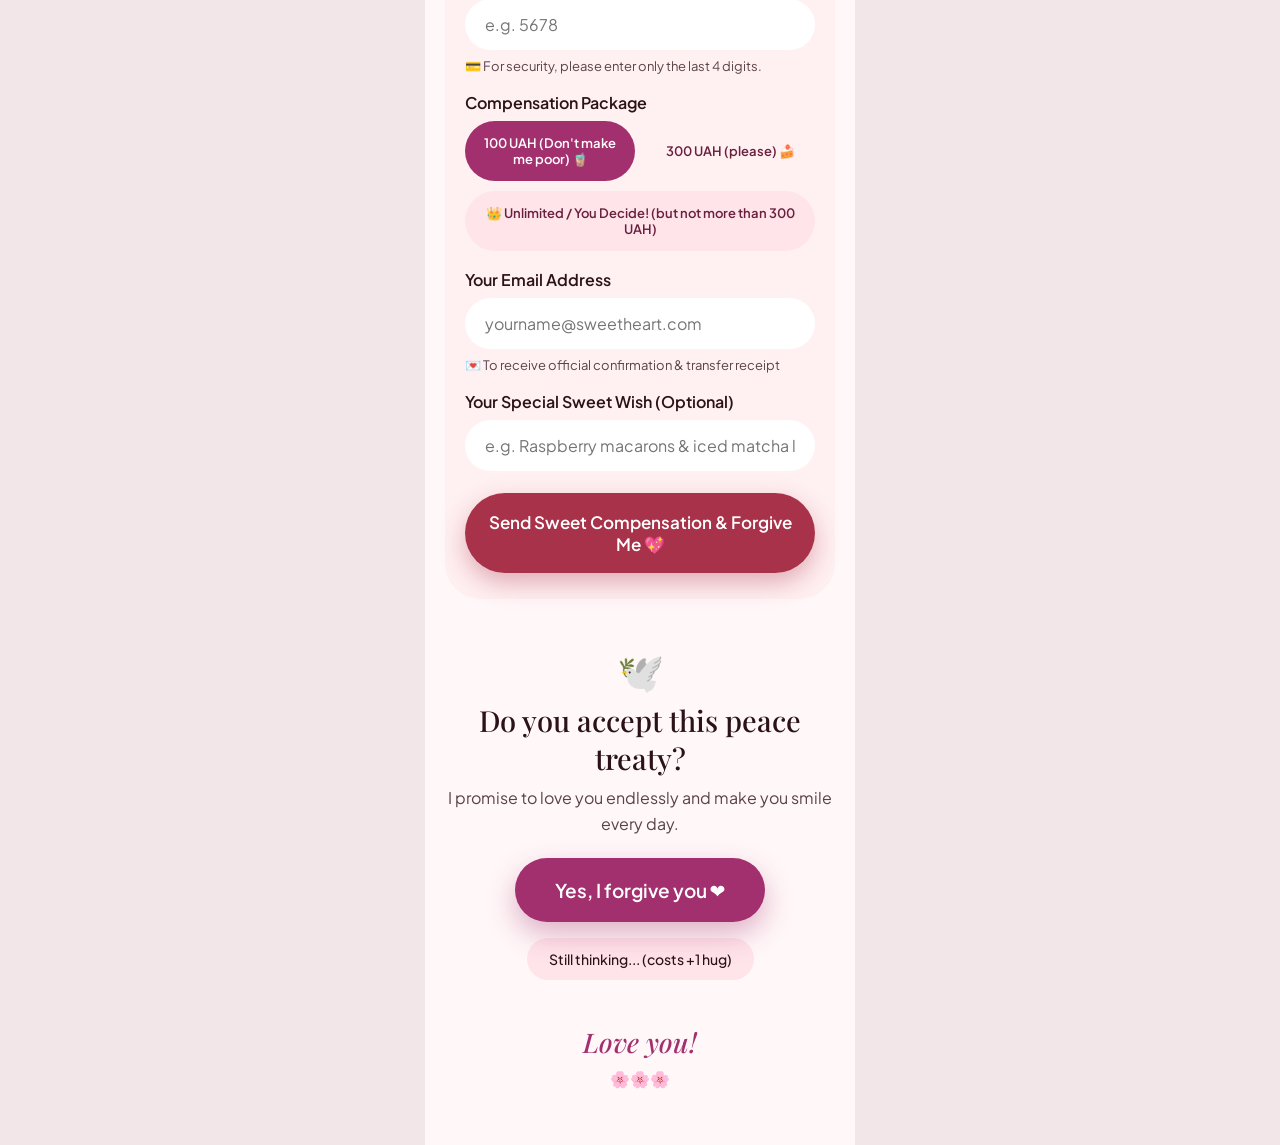
==== commit 2331ae50: "Complete website and contact form for sure" ====
--- a/index.html
+++ b/index.html
@@ -579,15 +579,15 @@
 
 <p class="lead">
     I hate seeing you upset, especially when it's my fault.
-    You deserve the world, endless smiles, and all the warm hugs.
-    I put this together because words over text weren't enough...
+    You deserve much better treatment and all the warm hugs.
+    sorry fr
 </p>
 
 
 <h2>Moments That Mean Everything</h2>
 
 <p class="sub">
-    Tap &amp; explore our memories💕
+    our memories💕
 </p>
 
 <figure class="polaroid" style="margin-top:0;margin-bottom:34px">
@@ -980,7 +980,7 @@
     </button>
 
     <div class="sign">
-        Forever yours, with all my heart.
+        Love you!
     </div>
 
     <div style="margin-top:8px">
